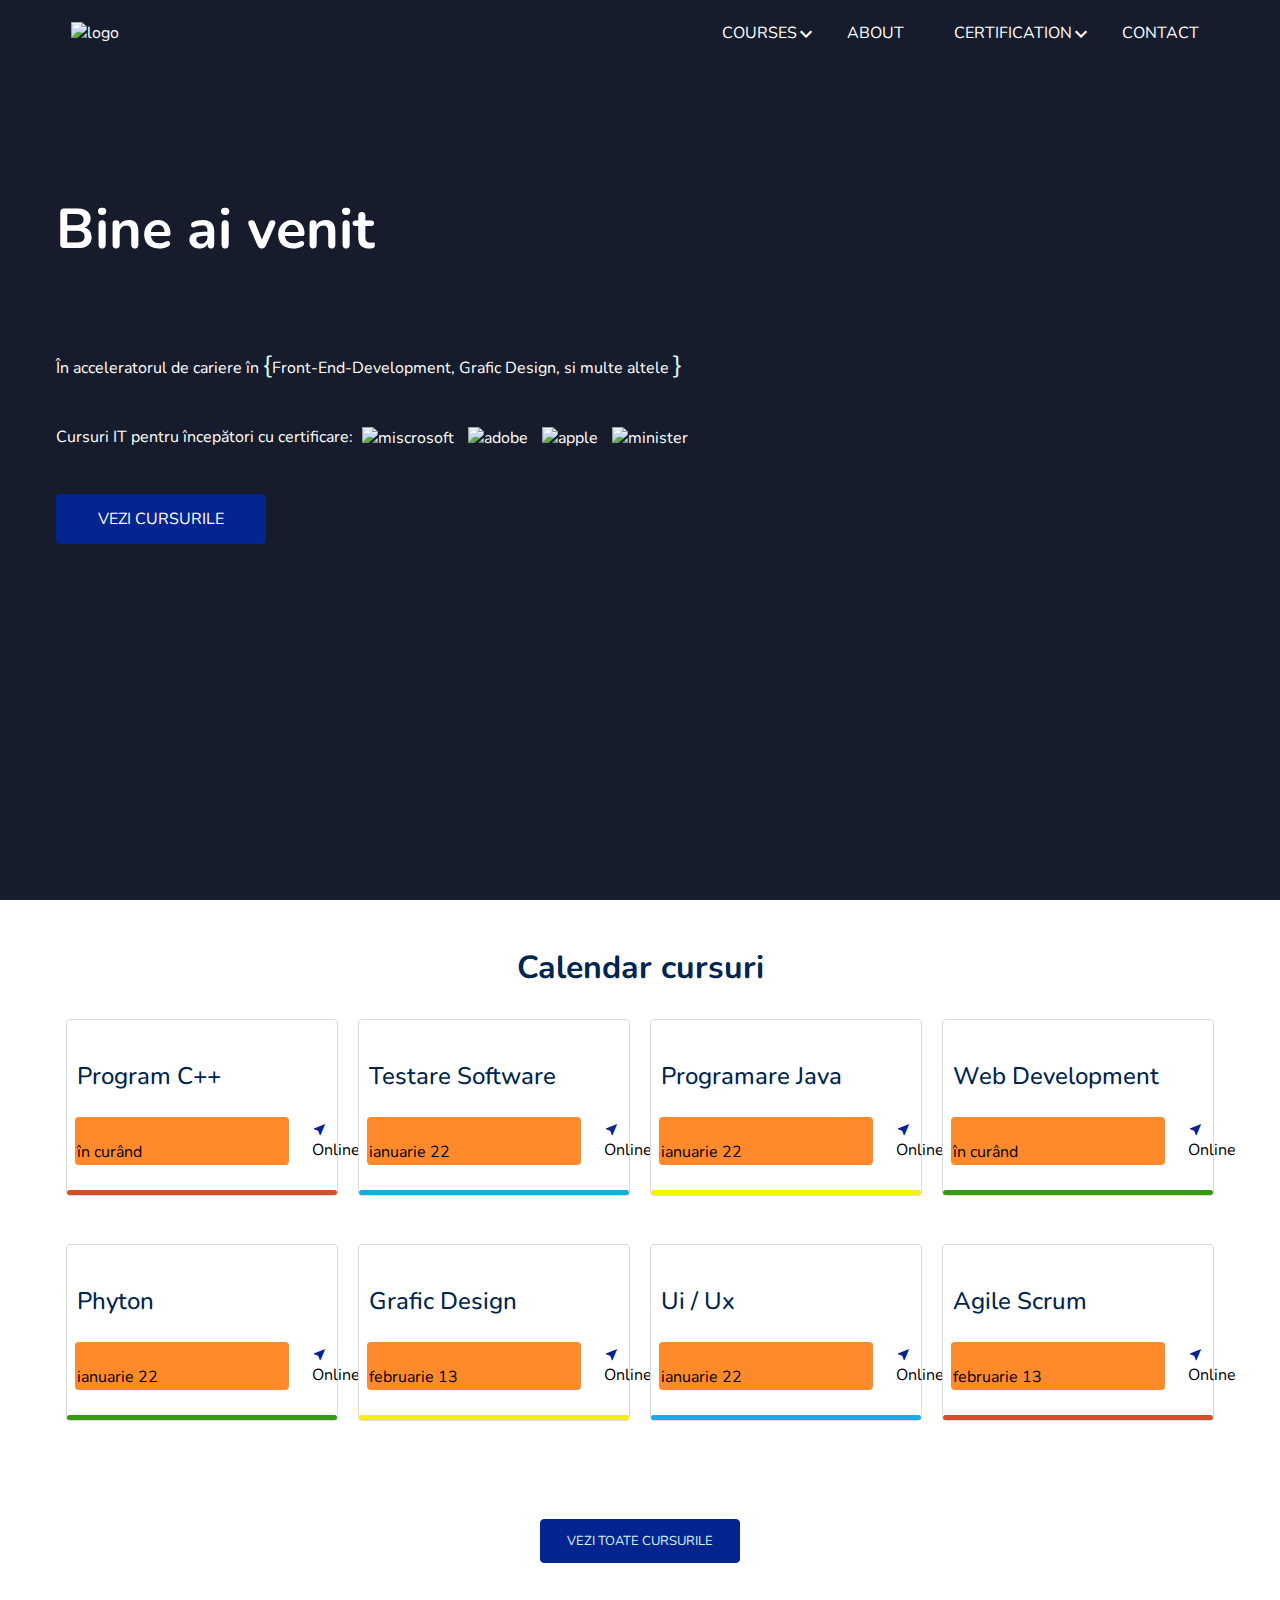
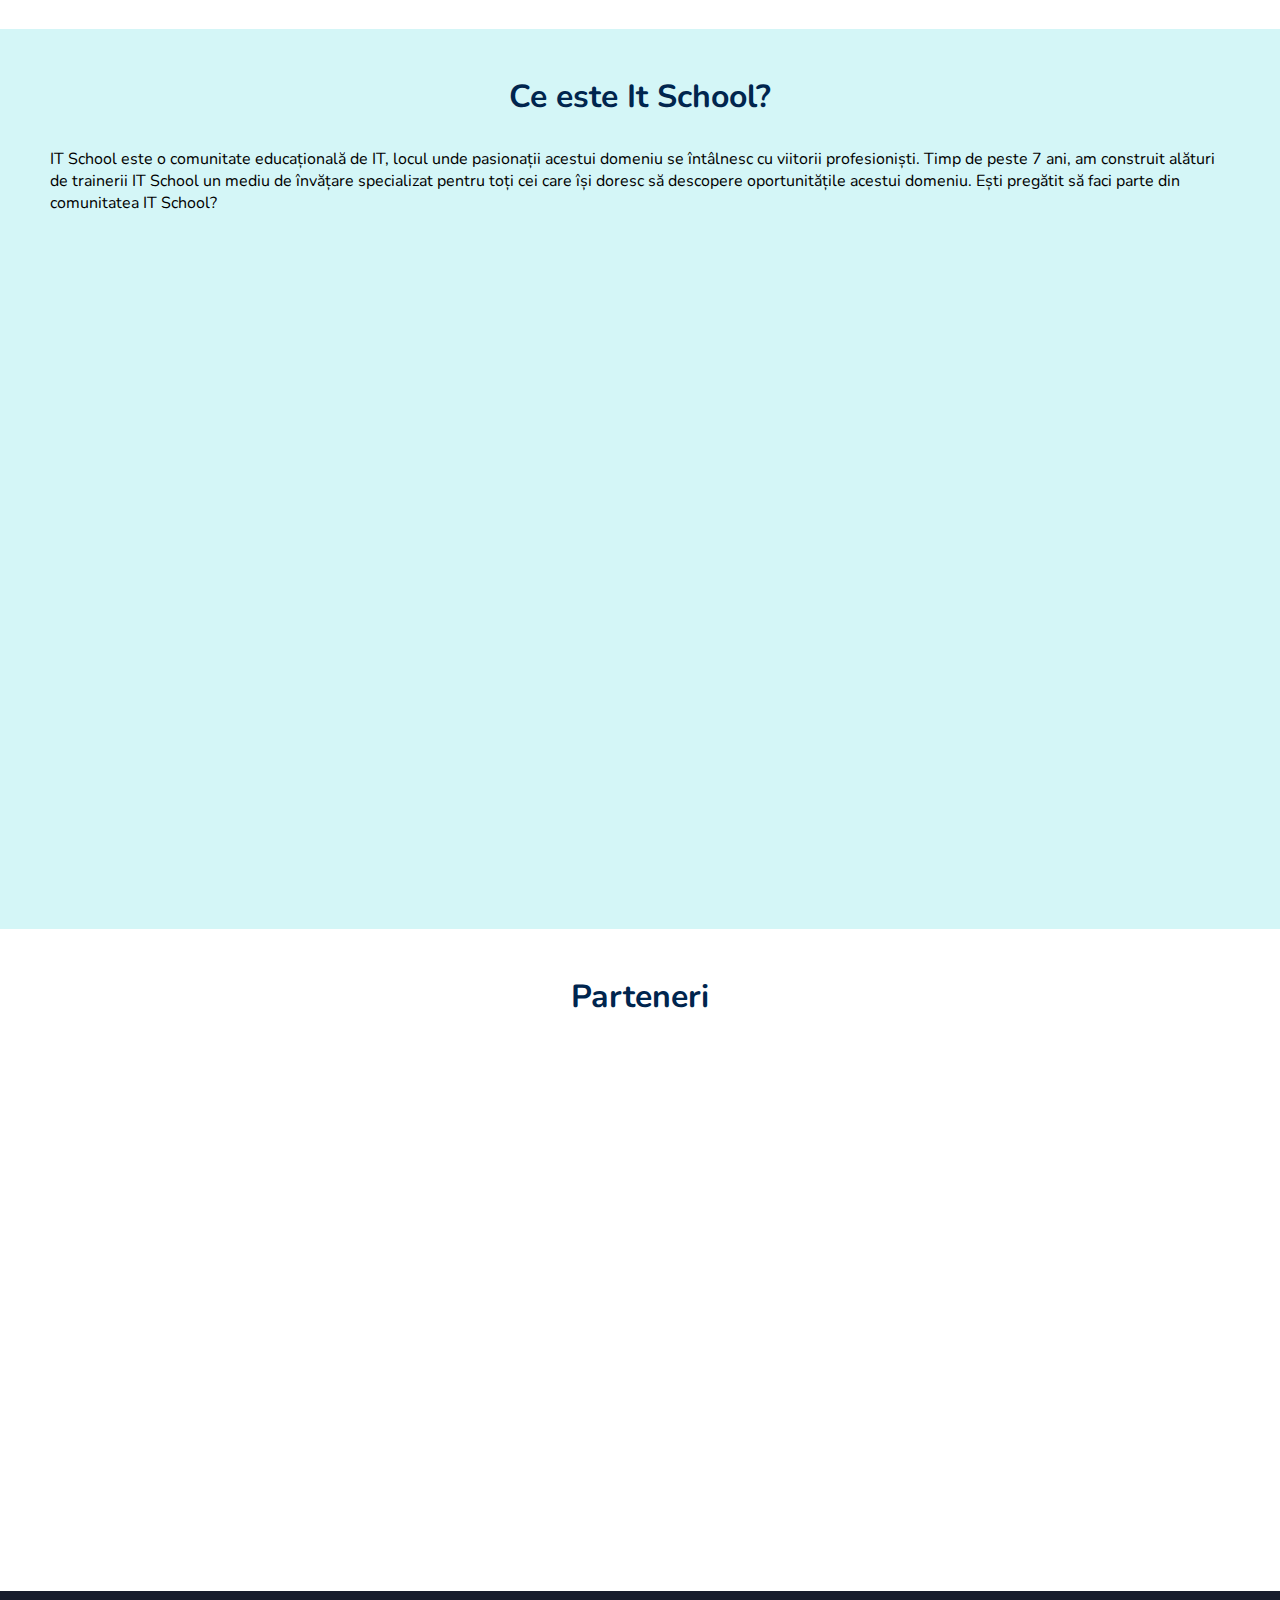
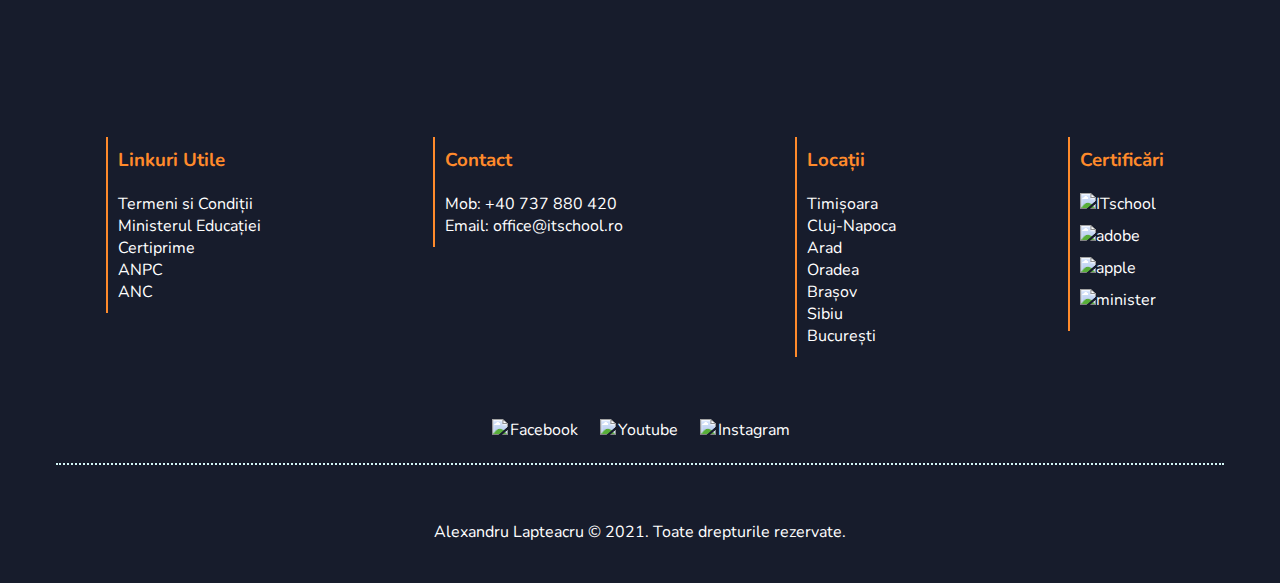
==== index.html @ d53ef20d "moved folder index" ====
<!DOCTYPE html>
<html lang="en">
  <head>
    <meta charset="UTF-8" />
    <meta http-equiv="X-UA-Compatible" content="IE=edge" />
    <meta name="viewport" content="width=device-width, initial-scale=1.0" />
    <link rel="stylesheet" href="../Css/home.css" />
    <link rel="stylesheet" href="../Css/main.css" />
    <link
      href="https://fonts.googleapis.com/css2?family=Nunito:wght@400;800&family=Oswald&family=PT+Serif:ital,wght@0,400;1,700&display=swap"
      rel="stylesheet"
    />
    <link
      href="https://fonts.googleapis.com/icon?family=Material+Icons"
      rel="stylesheet"
    />

    <title>Home</title>
  </head>
  <body>
    <header>
      <nav>
        <div class="Container">
          <div class="navContainer">
            <a href="#">
              <img
                src="https://www.itschool.ro/img/logo-white.png"
                alt="logo"
                title="Home"
              />
            </a>

            <!-- la anumita dimensiune spanul va fi al foilea copil al Containerului -->
            <span class="material-icons menu-icon"> list </span>

            <ul>
              <li class="courses">
                <a href="./courses.html">
                  COURSES
                  <span class="material-icons arrow-icon"> expand_more </span>
                </a>

                <div class="dropCourses">
                  <p>
                    <a href="https://www.itschool.ro/cursuri-it-timisoara.php">
                      Timișoara</a
                    >
                  </p>
                  <p>
                    <a href="https://www.itschool.ro/cursuri-it-oradea.php"
                      >ORADEA</a
                    >
                  </p>
                  <p>
                    <a href="https://www.itschool.ro/cursuri-it-arad.php"
                      >
Brașov</a
                    >
                  </p>
                  <p>
                    <a
                      href="https://www.itschool.ro/centru-acreditat-international.php"
                      >ARAD</a
                    >
                  </p>
                  <p>
                    <a href="https://www.itschool.ro/cursuri-it-brasov.php"
                      >CLUJ-NAPOCA</a
                    >
                  </p>
                  <p>
                    <a href="https://www.itschool.ro/cursuri-it-sibiu.php"
                      >SIBIU</a
                    >
                  </p>
                  <p>
                    <a href="https://www.itschool.ro/cursuri-it-bucuresti.php"
                      >București</a
                    >
                  </p>
                </div>
              </li>

              <li>
                <a href="./about.html">About</a>
              </li>

              <li class="certification">
                <a href="./certification.html"
                  >Certification
                  <span class="material-icons arrow-icon"> expand_more </span>
                </a>

                <div class="dropCertification">
                  <p><a href="./certification.html">CERTIFICARILE</a></p>
                  <p><a href="./certification.html">PEARSON VUE</a></p>
                  <p><a href="./certification.html">CERTIPRIME</a></p>
                </div>
              </li>

              <li><a href="./contact.html">Contact</a></li>
            </ul>
          </div>
        </div>
      </nav>
    </header>

    <main>
      <section class="WelcomeContainer">
        <div class="Container">
          <div class="homeIntro">
            <h1>Bine ai venit</h1>
            <p>
              În acceleratorul de cariere în
              <span class="acolada">{</span>Front-End-Development, Grafic
              Design, si multe altele <span class="acolada">}</span>
            </p>
            <p>
              Cursuri IT pentru începători cu certificare:
              <img
                src="https://www.itschool.ro/temp/L-micro.png"
                alt="miscrosoft"
              />
              <img src="https://www.itschool.ro/temp/L-adobe.png" alt="adobe" />
              <img src="https://www.itschool.ro/temp/L-apple.png" alt="apple" />
              <img
                src="https://www.itschool.ro/temp/siglame.png"
                alt="minister"
              />
            </p>
            <a class="button" href="./courses.html">Vezi cursurile</a>
          </div>
        </div>
      </section>

      <section class="courses">
        <div class="Container">
          <h2>Calendar cursuri</h2>

          <div class="coursesContainer">
            <div class="Wrapper">
              <div class="card">
                <h2>Program C++</h2>
                <div class="cardComponents">
                  <p class="dateContainer">
                    <span class="material-icons"> calendar_month </span>
                    în curând
                  </p>

                  <p><span class="material-icons"> near_me </span> Online</p>
                </div>
                <div class="borderC"></div>
              </div>
            </div>

            <div class="Wrapper">
              <div class="card">
                <h2>Testare Software</h2>
                <div class="cardComponents">
                  <p class="dateContainer">
                    <span class="material-icons"> calendar_month </span>
                    ianuarie 22
                  </p>
                  <p><span class="material-icons"> near_me </span> Online</p>
                </div>
                <div class="borderTest"></div>
              </div>
            </div>

            <div class="Wrapper">
              <div class="card">
                <h2>Programare Java</h2>
                <div class="cardComponents">
                  <p class="dateContainer">
                    <span class="material-icons"> calendar_month </span>
                    ianuarie 22
                  </p>
                  <p><span class="material-icons"> near_me </span> Online</p>
                </div>
                <div class="borderJava"></div>
              </div>
            </div>

            <div class="Wrapper">
              <div class="card">
                <h2>Web Development</h2>
                <div class="cardComponents">
                  <p class="dateContainer">
                    <span class="material-icons"> calendar_month </span>
                    în curând
                  </p>
                  <p><span class="material-icons"> near_me </span> Online</p>
                </div>
                <div class="borderWeb"></div>
              </div>
            </div>

            <div class="Wrapper">
              <div class="card">
                <h2>Phyton</h2>
                <div class="cardComponents">
                  <p class="dateContainer">
                    <span class="material-icons"> calendar_month </span>
                    ianuarie 22
                  </p>
                  <p><span class="material-icons"> near_me </span> Online</p>
                </div>
                <div class="borderPhyton"></div>
              </div>
            </div>

            <div class="Wrapper">
              <div class="card">
                <h2>Grafic Design</h2>
                <div class="cardComponents">
                  <p class="dateContainer">
                    <span class="material-icons"> calendar_month </span>
                    februarie 13
                  </p>
                  <p><span class="material-icons"> near_me </span> Online</p>
                </div>
                <div class="borderDesign"></div>
              </div>
            </div>

            <div class="Wrapper">
              <div class="card">
                <h2>Ui / Ux</h2>
                <div class="cardComponents">
                  <p class="dateContainer">
                    <span class="material-icons"> calendar_month </span>
                    ianuarie 22
                  </p>
                  <p><span class="material-icons"> near_me </span> Online</p>
                </div>
                <div class="borderUi"></div>
              </div>
            </div>

            <div class="Wrapper">
              <div class="card">
                <h2>Agile Scrum</h2>
                <div class="cardComponents">
                  <p class="dateContainer">
                    <span class="material-icons"> calendar_month </span>
                    februarie 13
                  </p>
                  <p><span class="material-icons"> near_me </span> Online</p>
                </div>
                <div class="borderAgile"></div>
              </div>
            </div>
          </div>
          <div class="buttonContainer">
            <a href="./courses.html"
              ><div class="buttonCourses">VEZI TOATE CURSURILE</div></a
            >
          </div>
        </div>
      </section>

      <section class="about-us">
        <div class="Container">
          <h2>Ce este It School?</h2>
          <p>
            IT School este o comunitate educațională de IT, locul unde
            pasionații acestui domeniu se întâlnesc cu viitorii profesioniști.
            Timp de peste 7 ani, am construit alături de trainerii IT School un
            mediu de învățare specializat pentru toți cei care își doresc să
            descopere oportunitățile acestui domeniu. Ești pregătit să faci
            parte din comunitatea IT School?
          </p>

          <div class="containerImages">
            <div class="wrapper">
              <div class="img">
                <img src="https://www.itschool.ro/temp/itschool-3.jpg" alt="" />
              </div>
            </div>

            <div class="wrapper">
              <div class="img">
                <img src="https://www.itschool.ro/temp/web3.jpg" alt="" />
              </div>
            </div>

            <div class="wrapper">
              <div class="img">
                <img src="https://www.itschool.ro/temp/itschool-1.jpg" alt="" />
              </div>
            </div>

            <div class="wrapper">
              <div class="img">
                <img src="https://www.itschool.ro/temp/itschool-6.jpg" alt="" />
              </div>
            </div>

            <div class="wrapper">
              <div>
                <img src="https://www.itschool.ro/temp/itschool-5.jpg" alt="" />
              </div>
            </div>

            <div class="wrapper">
              <div class="img">
                <img src="https://www.itschool.ro/temp/itschool-2.jpg" alt="" />
              </div>
            </div>
          </div>
        </div>
      </section>

      <section class="Parteners">
        <div class="Container">
          <h2>Parteneri</h2>

          <div class="ContainerParteners">
            <div class="wrapper">
              <div>
                <img
                  src="https://www.itschool.ro/img/parteneri/homepage/toluna.png"
                  alt=""
                />
              </div>
            </div>

            <div class="wrapper">
              <div>
                <img
                  src="https://www.itschool.ro/img/parteneri/homepage/123formbuilder.png"
                  alt=""
                />
              </div>
            </div>

            <div class="wrapper">
              <div>
                <img
                  src="https://www.itschool.ro/img/parteneri/homepage/nagarro.png"
                  alt=""
                />
              </div>
            </div>

            <div class="wrapper">
              <div>
                <img
                  src="https://www.itschool.ro/img/parteneri/homepage/sv.png"
                  alt=""
                />
              </div>
            </div>

            <div class="wrapper">
              <div>
                <img
                  src="https://www.itschool.ro/img/parteneri/homepage/dreamproduction.png"
                  alt=""
                />
              </div>
            </div>

            <div class="wrapper">
              <div>
                <img
                  src="https://www.itschool.ro/img/parteneri/homepage/ness.png"
                  alt=""
                />
              </div>
            </div>

            <div class="wrapper">
              <div>
                <img
                  src="https://www.itschool.ro/img/parteneri/homepage/instapage.png"
                  alt=""
                />
              </div>
            </div>

            <div class="wrapper">
              <div>
                <img
                  src="https://www.itschool.ro/img/parteneri/homepage/amdaris.png"
                  alt=""
                />
              </div>
            </div>

            <div class="wrapper">
              <div>
                <img
                  src="https://www.itschool.ro/img/parteneri/homepage/fortech.png"
                  alt=""
                />
              </div>
            </div>

            <div class="wrapper">
              <div>
                <img
                  src="https://www.itschool.ro/img/parteneri/homepage/visma.png"
                  alt=""
                />
              </div>
            </div>

            <div class="wrapper">
              <div>
                <img
                  src="https://www.itschool.ro/img/parteneri/homepage/mobiversal.png"
                  alt=""
                />
              </div>
            </div>

            <div class="wrapper">
              <div>
                <img
                  src="https://www.itschool.ro/img/parteneri/homepage/imobiliarert.png"
                  alt=""
                />
              </div>
            </div>

            <div class="wrapper">
              <div>
                <img
                  src="https://www.itschool.ro/img/parteneri/fix/nokia.png"
                  alt=""
                />
              </div>
            </div>

            <div class="wrapper">
              <div>
                <img
                  src="https://www.itschool.ro/img/parteneri/fix/vodafone.png"
                  alt=""
                />
              </div>
            </div>

            <div class="wrapper">
              <div>
                <img
                  src="https://www.itschool.ro/img/parteneri/fix/hella.png"
                  alt=""
                />
              </div>
            </div>

            <div class="wrapper">
              <div>
                <img
                  src="https://www.itschool.ro/img/parteneri/fix/ccia.png"
                  alt=""
                />
              </div>
            </div>
          </div>
        </div>
      </section>

      <section>
        <div class="Container"></div>
      </section>
    </main>

    <section class="footer">
      <div class="Container">
        <div class="containerLocation">
          <div>
            <h3>Linkuri Utile</h3>
            <p>
              <a href="https://www.itschool.ro/termeni-conditii.php">
                Termeni si Condiții</a
              >
            </p>
            <p><a href="https://www.edu.ro/">Ministerul Educației</a></p>
            <p><a href="https://www.certiprime.ro/">Certiprime</a></p>
            <p><a href="https://www.anpc.gov.ro/">ANPC</a></p>
            <p><a href="http://www.anc.edu.ro/">ANC</a></p>
          </div>
          <div>
            <h3>Contact</h3>
            <p>Mob: +40 737 880 420</p>
            <p>Email: office@itschool.ro</p>
          </div>
          <div>
            <h3>Locații</h3>
            <p>Timișoara</p>
            <p>Cluj-Napoca</p>
            <p>Arad</p>
            <p>Oradea</p>
            <p>Brașov</p>
            <p>Sibiu</p>
            <p>București</p>
          </div>
          <div class="certificari">
            <h3>Certificări</h3>
            <p>
              <img
                src="https://www.itschool.ro/temp/L-micro.png"
                alt="ITschool"
              />
            </p>
            <p>
              <img src="https://www.itschool.ro/temp/L-adobe.png" alt="adobe" />
            </p>
            <p>
              <img src="https://www.itschool.ro/temp/L-apple.png" alt="apple" />
            </p>
            <p>
              <img
                src="https://www.itschool.ro/temp/siglame.png"
                alt="minister"
              />
            </p>
          </div>
        </div>
        <div>
          <span class="imgIcons">
            <div class="paragraf">
              <a href="https://www.facebook.com/itschool.ro/">
                <img
                  src="https://img.icons8.com/fluency/48/000000/facebook-new.png"
                />
              </a>
              <p>Facebook</p>
            </div>

            <div class="paragraf">
              <a
                href="https://www.youtube.com/channel/UCrnVBDc5n5bPwgKxOTBnEkA"
              >
                <img
                  src="https://img.icons8.com/flat-round/64/000000/youtube-play.png"
              /></a>
              <p>Youtube</p>
            </div>

            <div class="paragraf">
              <a href="https://www.instagram.com/itschoolro/">
                <img
                  src="https://img.icons8.com/fluency/48/000000/instagram-new.png"
                />
              </a>
              <p>Instagram</p>
            </div>
          </span>
        </div>

        <div class="scrollIcon"></div>
      </div>
    </section>
    <footer>
      <div class="Container">
        <div class="footerContainer">
          <p>Alexandru Lapteacru © 2021. Toate drepturile rezervate.</p>
        </div>
      </div>
    </footer>

    <script
      src="https://cdn.jsdelivr.net/npm/bootstrap@5.1.3/dist/js/bootstrap.bundle.min.js"
      integrity="sha384-ka7Sk0Gln4gmtz2MlQnikT1wXgYsOg+OMhuP+IlRH9sENBO0LRn5q+8nbTov4+1p"
      crossorigin="anonymous"
    ></script>

    <script src="../script.js"></script>
  </body>
</html>
---- Css/home.css ----
/* First Section */

.WelcomeContainer {
  width: 100%;
  min-height: 100vh;
  background-color: var(--bg-primary);
}

.homeIntro {
  display: flex;
  justify-content: start;
  flex-direction: column;
  height: 100%;
  padding-top: 15%;
}

.homeIntro h1 {
  font-size: var(--fs-large);
  color: var(--text-light);
  margin-bottom: 80px;
}

.homeIntro p {
  color: var(--text-light);
  margin-bottom: 40px;
}

/* Alinierea pe verticala elementelor inline */
.homeIntro img {
  height: 35px;
  width: auto;
  padding: 5px;
  vertical-align: middle;
}

.acolada {
  color: var(--bg-secondary);
  font-size: 25px;
}

.homeIntro .button {
  width: 210px;
  height: auto;
  border-radius: 4px;
  background-color: var(--bg-dark);

  border: solid 2px var(--bg-dark);
  cursor: pointer;

  text-align: center;
  padding: 12px;
  color: var(--text-light);
  text-transform: uppercase;
}

.homeIntro .button:hover {
  background-color: var(--bg-primary);
  color: var(--bg-secondary);
}


/* Section Courses */

.coursesContainer {
  display: flex;
  flex-wrap: wrap;
  justify-content: center;

  min-height: 50vh;
}

.Wrapper {
  /* Daca vreau sa impart randul in procente, nu trebuie sa dau margin(left-right) trebuie de spatiat din interiorul elementului, deci spatiez cu padding */
  width: calc(100% / 4);
  height: 150px;
  margin-bottom: 15px;
  padding-right: 10px;
  padding-left: 10px;
}

/* pentru mobile */
@media (max-width: 1032px) {
  .Wrapper {
    width: calc(100% / 3);
  }
}

@media (max-width: 790px) {
  .Wrapper {
    width: calc(100% / 2);
  }
}

@media (max-width: 550px) {
  .Wrapper {
    width: calc(100%);
  }
}

.card {
  width: 100%;
  height: auto;

  border: solid 1px rgb(219, 219, 219);
  border-radius: 4px;
}

.courses h2 {
  margin-top: 30px;
  margin-bottom: 30px;
  text-align: center;
  font-size: var(--fs-medium);
}

.card h2 {
  text-align: start;
  font-weight: 500;
  padding: 10px;
  margin-bottom: 15px;
  font-size: var(--fs-small);
}

/* Borders */
.borderC,
.borderAgile {
  border-bottom: solid 5px rgb(209, 80, 41);
  border-radius: 4px;
}
.borderTest,
.borderUi {
  border-bottom: solid 5px rgb(25, 170, 228);
  border-radius: 4px;
}
.borderJava,
.borderDesign {
  border-bottom: solid 5px rgb(245, 241, 15);
  border-radius: 4px;
}
.borderWeb,
.borderPhyton {
  border-bottom: solid 5px rgb(54, 155, 15);
  border-radius: 4px;
}

.card .cardComponents {
  display: flex;
  justify-content: start;
  margin-bottom: 10px;
}

.card .cardComponents p {
  margin-right: 15px;
  margin-bottom: 15px;
  margin-left: 8px;
}

/* Alinierea pe verticala elementelor inline */
.card .cardComponents .material-icons {
  font-size: 15px;
  vertical-align: middle;
  color: var(--bg-dark);
}

.card .dateContainer {
  background-color: var(--color-secondary);
  padding: 2px;
  margin-right: 2px;
  border-radius: 4px;
}

.buttonCourses {
  width: 200px;
  height: auto;
  border-radius: 4px;
  background-color: var(--bg-dark);
  border: solid 1px var(--bg-dark);
  cursor: pointer;
  text-align: center;
  padding: 12px;
  color: var(--bg-secondary);
  font-size: 13px;
}
.buttonCourses:hover {
  background-color: var(--text-light);
  color: var(--bg-dark);
}

.buttonContainer {
  margin: 50px;
  display: flex;
  justify-content: center;
}


/* About-us section */

.about-us {
  background-color: var(--bg-secondary);
  min-height: 100vh;
}

.about-us .Container {
  padding-left: 0;
  padding-right: 0;
}

.about-us h2 {
  text-align: center;
  margin-top: 30px;
  margin-bottom: 30px;
  font-size: var(--fs-medium);
}
.about-us p {
  padding-bottom: 20px;
  padding-right: 10px;
  padding-left: 10px;
}

.containerImages {
  display: flex;
  justify-content: center;
  flex-wrap: wrap;
  margin: 0;
}

.containerImages .wrapper img:hover {
  transform: scale(0.95);
  transition: 3s;
}

/* Wrapper about-us */
.containerImages .wrapper {
  width: calc(100% / 3);
  height: auto;

  padding-right: 10px;
  padding-left: 10px;
  padding-bottom: 10px;
}

/* Child */
.wrapper img {
  width: 100%;
  height: auto;
}

/* mobile */
@media (max-width: 790px) {
  .containerImages .wrapper {
    width: calc(100% / 2);
  }
}

@media (max-width: 450px) {
  .containerImages .wrapper {
    width: calc(100%);
  }
}


/* Parteners Section */

.Parteners {
  min-height: 70vh;
}
.Parteners h2 {
  font-size: var(--fs-medium);
  text-align: center;
  margin-top: 30px;
}
.ContainerParteners {
  display: flex;
  justify-content: center;
  flex-wrap: wrap;
}

.ContainerParteners .wrapper img {
  width: 100%;
  height: auto;
}

.ContainerParteners .wrapper img {
  filter: grayscale(100%);
}
.ContainerParteners .wrapper img:hover {
  filter: grayscale(0);
}

.ContainerParteners .wrapper {
  width: 180px;
  height: auto;
  padding-right: 20px;
  padding-left: 20px;
  margin-bottom: 10px;
}
---- Css/main.css ----
/* variables */

:root {
  --text-dark: rgb(0, 37, 78);
  --text-light: rgb(255, 255, 255);
  --color-secondary: rgb(255, 138, 43);

  --bg-dark: rgb(4, 36, 143);
  --bg-primary: rgb(23, 28, 44);
  --bg-secondary: rgb(212, 246, 247);

  --fs-large: 3.5rem;
  --fs-medium: 2rem;
  --fs-small: 1.5rem;
}

/* Reset default Css + Body */

* {
  box-sizing: border-box;
}

h1,
h2,
h3,
h4,
p {
  margin: 0;
  padding: 0;
}

h1 {
  color: var(--text-light);
}
h2 {
  color: var(--text-dark);
}

a {
  text-decoration: none;
  color: var(--text-light);
}

ul {
  list-style-type: none;
  text-transform: uppercase;
}

body {
  margin: 0;
  padding: 0;
  box-sizing: border-box;
  font-family: "Nunito", sans-serif;

  min-height: 100vh;
  display: flex;
  flex-direction: column;
}

/* Container */
.Container {
  min-width: 350px;
  max-width: 1200px;
  margin: auto;
  padding: 16px;
}

/* Nav */
nav {
  background-color: var(--bg-primary);
  position: fixed;
  top: -20px;
  width: 100%;

  z-index: 1;
  height: 100px;
}

nav .navContainer {
  display: flex;
  justify-content: space-between;
  align-items: center;
}

nav ul {
  display: flex;
}
ul li {
  padding: 10px;
  color: var(--text-light);
  position: relative;
}

nav img {
  width: 160px;
  height: auto;
  cursor: pointer;
}

nav a {
  color: var(--text-light);
  padding: 15px;
}
nav a:hover {
  color: var(--color-secondary);
}

.navContainer .arrow-icon {
  position: absolute;
  top: 10px;
  right: 4px;
  cursor: pointer;
}

/* drop Menu */
nav .dropCourses {
  position: absolute;
  top: 100%;
  left: 10px;
  background-color: var(--bg-dark);
  z-index: 1;
  padding: 5px;
  display: none;
  width: 130px;
  height: 175px;
}

nav .dropCourses p {
  padding-top: 5px;
  font-size: 13px;
}

nav .dropCertification {
  position: absolute;
  top: 100%;
  left: 10px;
  width: 150px;
  height: 80px;
  background-color: var(--bg-dark);
  z-index: 1;
  padding: 5px;
  padding-top: 5px;
  text-align: start;
  display: none;
}

nav .dropCertification p {
  padding-top: 5px;
  margin-right: 5px;
  font-size: 13px;
}

/* Se selecteaza intregul parinte, se afiseaza */
nav .courses:hover .dropCourses {
  display: block;
}
nav .certification:hover .dropCertification {
  display: block;
}
/* .............................. ...........*/


/* Menu-Mobile */

@media (max-width: 800px) {
  nav ul {
    display: none;
  }

  nav .menu-icon {
    color: var(--text-light);
    cursor: pointer;
  }
  nav .menu-icon:hover {
    color: var(--color-secondary);
  }

  nav .menu-icon {
    position: relative;
  }

  nav .arrow-icon {
    display: none;
  }

  nav .courses:hover .dropCourses {
    display: none;
  }

  nav .certification:hover .dropCertification {
    display: none;
  }

  nav li a {
    color: var(--text-dark);
    font-size: 11px;
    margin: 0;
    padding: 0;
    margin-top: 30px;
  }

  nav .dropDown-menu {
    display: block;
    width: 100%;

    position: fixed;
    top: 72px;
    left: 0;

    background-color: var(--bg-secondary);

    display: flex;
    justify-content: space-around;
    align-items: center;
    margin: 0;
    padding: 0;
    height: 60px;
  }
}

@media (min-width: 800px) {
  nav .menu-icon {
    display: none;
  }
}


/* main */

main {
  flex-grow: 2;
}

/* Footer */
footer {
  background-color: var(--bg-primary);
}

footer .footerContainer {
  display: flex;
  justify-content: space-around;
  align-items: center;
  height: 70px;
}

.footerContainer p {
  color: var(--text-light);
}

.containerLocation img {
  margin-bottom: 10px;
}

.footer {
  background-color: var(--bg-primary);
}
.containerLocation {
  display: flex;
  justify-content: space-between;
  color: var(--text-light);
  margin-top: 80px;
  padding: 50px;
}


/* Mobile */
@media (max-width: 650px) {
  .containerLocation {
    flex-direction: column;
    align-items: flex-start;
    padding-left: 0;
  }
  .containerLocation h3 {
    font-size: 25px;
  }
}

.containerLocation div {
  border-left: solid 2px var(--color-secondary);
  padding: 10px;
  height: 100%;
}

/* Alinierea pe verticala elementelor inline */
.containerLocation .certificari img {
  height: 20px;
  width: auto;
  vertical-align: middle;
}
.containerLocation h3 {
  color: var(--color-secondary);
  margin-bottom: 20px;
}

.imgIcons {
  display: flex;
  justify-content: center;
  align-items: center;
}

.imgIcons img {
  height: 20px;
  width: auto;
}

.imgIcons .paragraf {
  color: var(--text-light);
  display: flex;
  justify-content: center;
  align-items: center;
  padding: 10px;
}

.imgIcons .paragraf a {
  padding: 2px;
}
.imgIcons {
  padding-bottom: 10px;
  border-bottom: dotted 2px var(--bg-secondary);
}

.imgIcons p {
  color: var(--text-light);
}


/* Scroll button */

.scrollIcon {
  width: 50px;
  height: 50px;
  background-color: var(--bg-secondary);
  background-image: url("http://cdn.onlinewebfonts.com/svg/img_118804.png");
  background-position: top;
  background-size: cover;
  border-radius: 50%;
  position: fixed;
  bottom: 5px;
  right: 5px;
  cursor: pointer;
  visibility: hidden;
}
.scrollIcon:hover {
  background-color: var(--color-secondary);
}
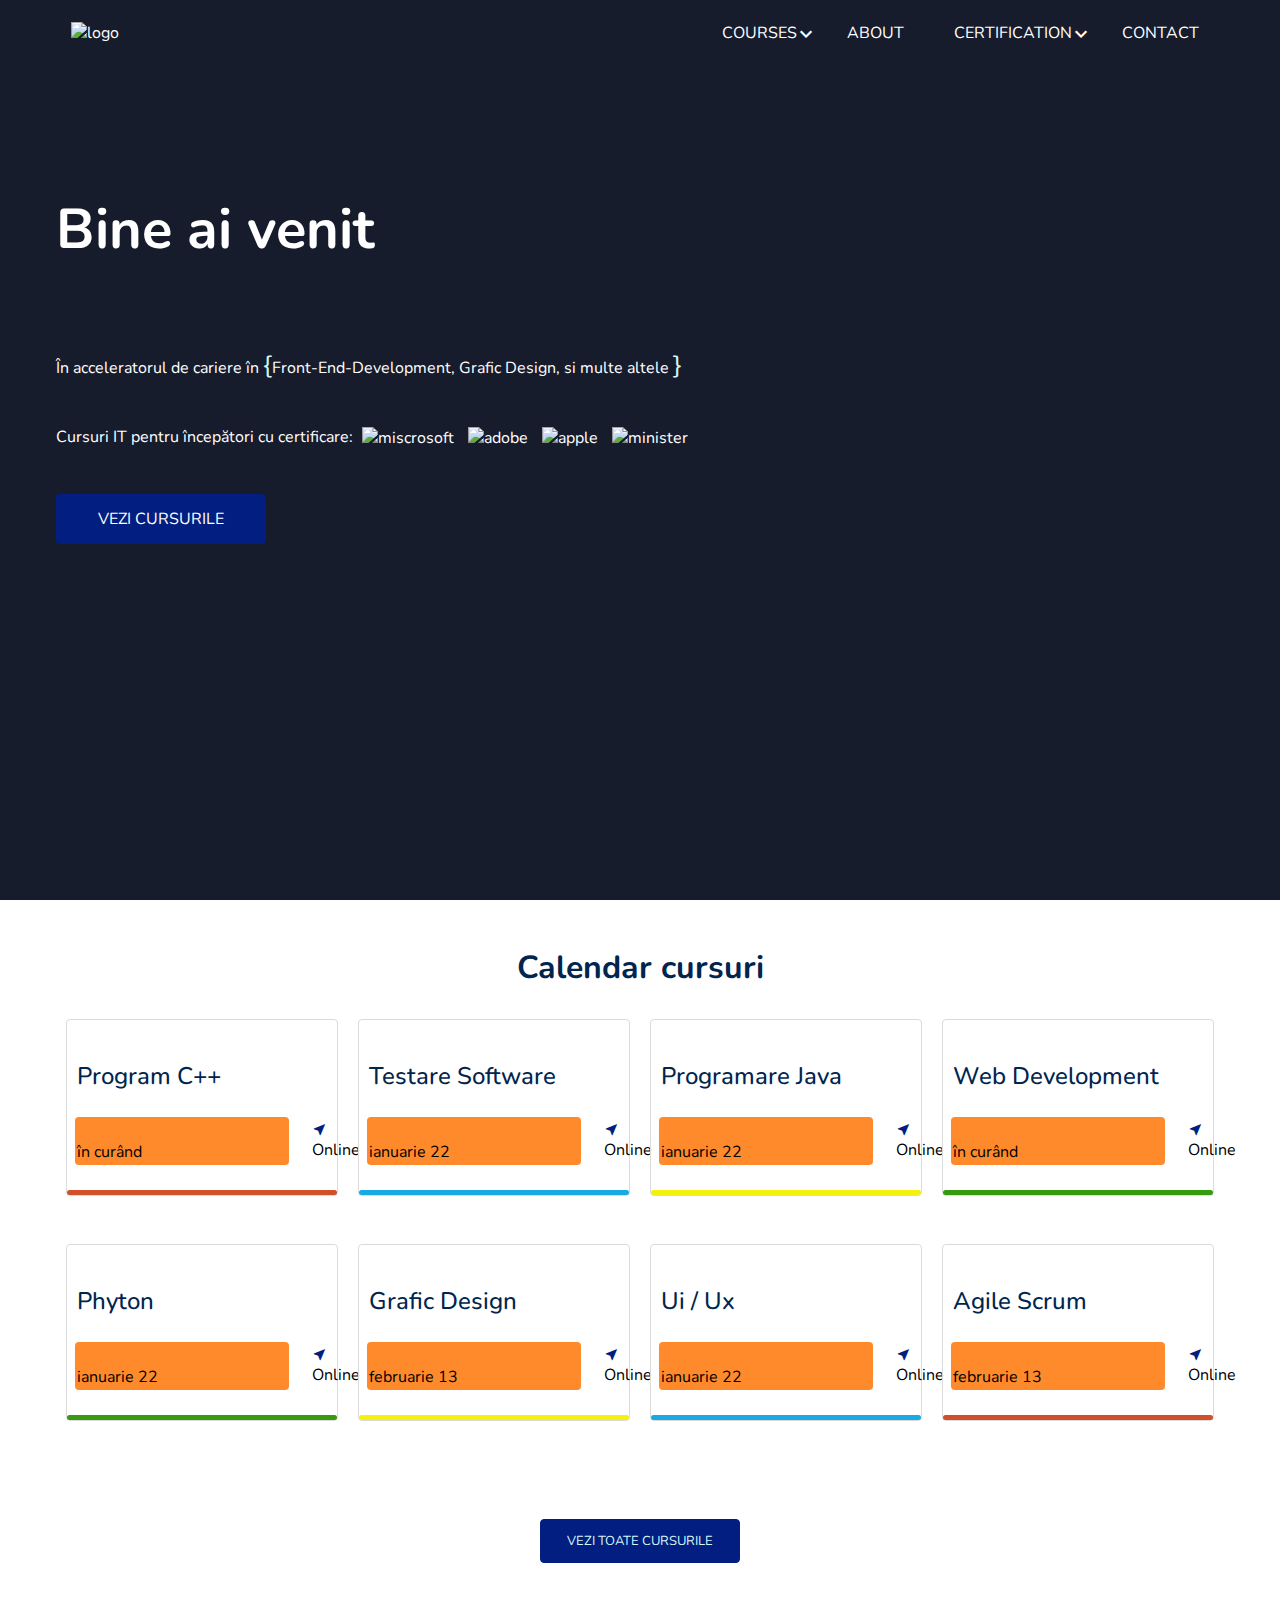
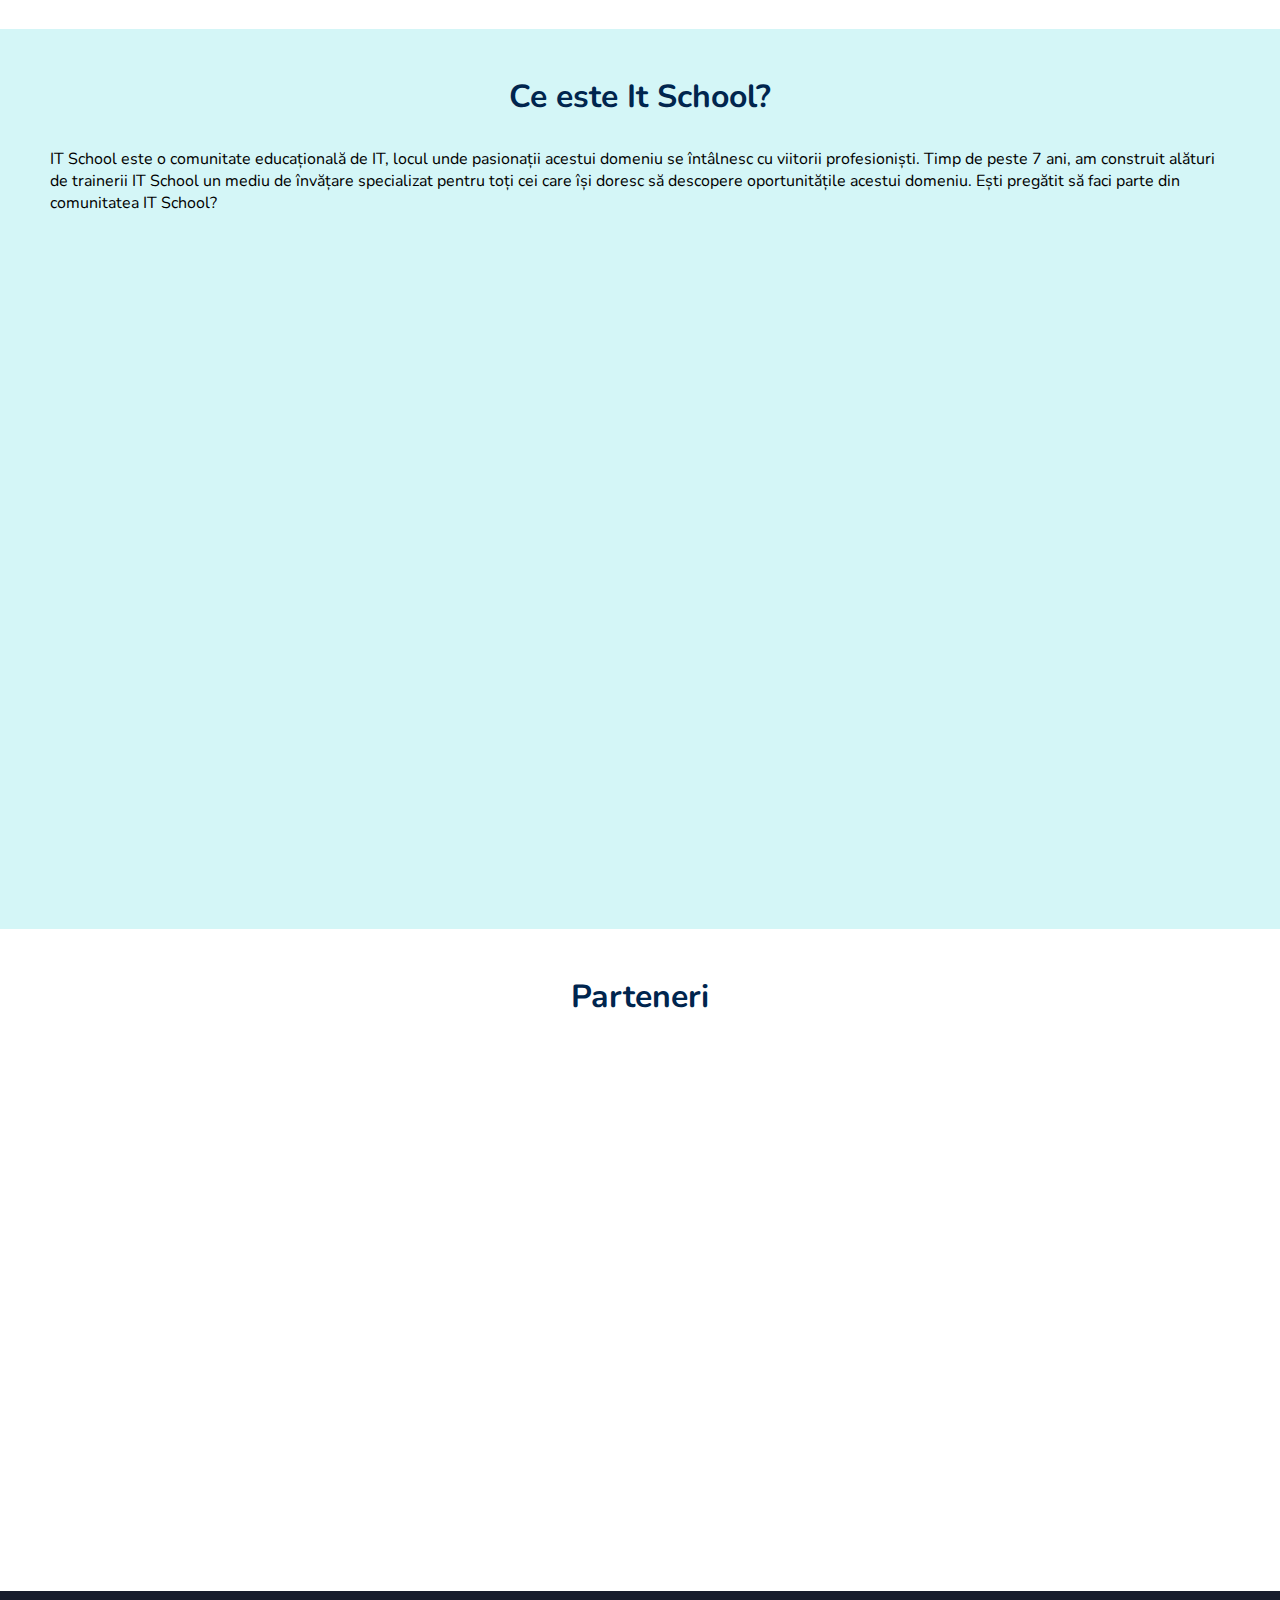
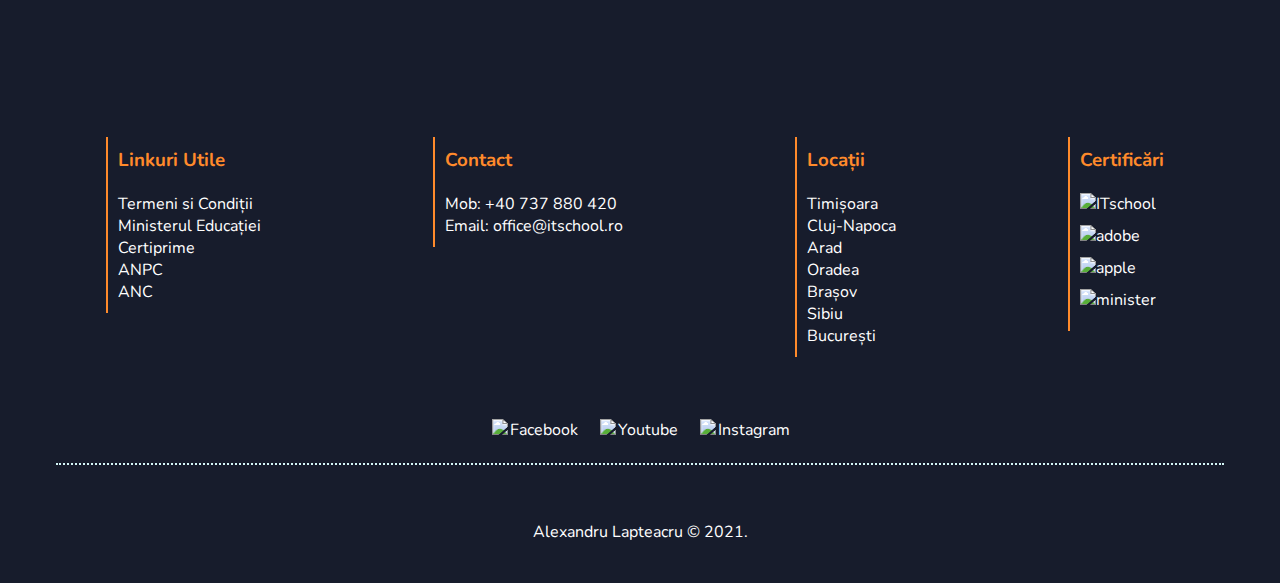
==== commit 172795f1: "changed" ====
--- a/index.html
+++ b/index.html
@@ -4,8 +4,8 @@
     <meta charset="UTF-8" />
     <meta http-equiv="X-UA-Compatible" content="IE=edge" />
     <meta name="viewport" content="width=device-width, initial-scale=1.0" />
-    <link rel="stylesheet" href="../Css/home.css" />
-    <link rel="stylesheet" href="../Css/main.css" />
+    <link rel="stylesheet" href="./Css/home.css" />
+    <link rel="stylesheet" href="./Css/main.css" />
     <link
       href="https://fonts.googleapis.com/css2?family=Nunito:wght@400;800&family=Oswald&family=PT+Serif:ital,wght@0,400;1,700&display=swap"
       rel="stylesheet"
@@ -35,7 +35,7 @@
 
             <ul>
               <li class="courses">
-                <a href="./courses.html">
+                <a href="./Pages/courses.html">
                   COURSES
                   <span class="material-icons arrow-icon"> expand_more </span>
                 </a>
@@ -52,19 +52,17 @@
                     >
                   </p>
                   <p>
+                    <a href="https://www.itschool.ro/cursuri-it-brasov.php"
+                      >Brașov</a
+                    >
+                  </p>
+                  <p>
                     <a href="https://www.itschool.ro/cursuri-it-arad.php"
-                      >
-Brașov</a
-                    >
-                  </p>
-                  <p>
-                    <a
-                      href="https://www.itschool.ro/centru-acreditat-international.php"
                       >ARAD</a
                     >
                   </p>
                   <p>
-                    <a href="https://www.itschool.ro/cursuri-it-brasov.php"
+                    <a href="https://www.itschool.ro/cursuri-it-cluj-napoca.php"
                       >CLUJ-NAPOCA</a
                     >
                   </p>
@@ -82,23 +80,23 @@
               </li>
 
               <li>
-                <a href="./about.html">About</a>
+                <a href="./Pages/about.html">About</a>
               </li>
 
               <li class="certification">
-                <a href="./certification.html"
+                <a href="./Pages/certification.html"
                   >Certification
                   <span class="material-icons arrow-icon"> expand_more </span>
                 </a>
 
                 <div class="dropCertification">
-                  <p><a href="./certification.html">CERTIFICARILE</a></p>
-                  <p><a href="./certification.html">PEARSON VUE</a></p>
-                  <p><a href="./certification.html">CERTIPRIME</a></p>
+                  <p><a href="./Pages/certification.html">CERTIFICARILE</a></p>
+                  <p><a href="./Pages/certification.html">PEARSON VUE</a></p>
+                  <p><a href="./Pages/certification.html">CERTIPRIME</a></p>
                 </div>
               </li>
 
-              <li><a href="./contact.html">Contact</a></li>
+              <li><a href="./Pages/contact.html">Contact</a></li>
             </ul>
           </div>
         </div>
@@ -128,7 +126,7 @@
                 alt="minister"
               />
             </p>
-            <a class="button" href="./courses.html">Vezi cursurile</a>
+            <a class="button" href="./Pages/courses.html">Vezi cursurile</a>
           </div>
         </div>
       </section>
@@ -252,7 +250,7 @@
             </div>
           </div>
           <div class="buttonContainer">
-            <a href="./courses.html"
+            <a href="./Pages/courses.html"
               ><div class="buttonCourses">VEZI TOATE CURSURILE</div></a
             >
           </div>
@@ -558,17 +556,17 @@
     <footer>
       <div class="Container">
         <div class="footerContainer">
-          <p>Alexandru Lapteacru © 2021. Toate drepturile rezervate.</p>
+          <p>Alexandru Lapteacru © 2021.</p>
         </div>
       </div>
     </footer>
+    
 
     <script
       src="https://cdn.jsdelivr.net/npm/bootstrap@5.1.3/dist/js/bootstrap.bundle.min.js"
       integrity="sha384-ka7Sk0Gln4gmtz2MlQnikT1wXgYsOg+OMhuP+IlRH9sENBO0LRn5q+8nbTov4+1p"
       crossorigin="anonymous"
     ></script>
-
-    <script src="../script.js"></script>
+    <script src="./script.js"></script>
   </body>
 </html>
--- a/Css/main.css
+++ b/Css/main.css
@@ -5,7 +5,7 @@
   --text-light: rgb(255, 255, 255);
   --color-secondary: rgb(255, 138, 43);
 
-  --bg-dark: rgb(4, 36, 143);
+  --bg-dark: rgb(1, 30, 128);
   --bg-primary: rgb(23, 28, 44);
   --bg-secondary: rgb(212, 246, 247);
 
@@ -122,11 +122,12 @@
   padding: 5px;
   display: none;
   width: 130px;
-  height: 175px;
+  height: 220px;
 }
 
 nav .dropCourses p {
-  padding-top: 5px;
+  padding-top: 2px;
+  margin-top: 9px;
   font-size: 13px;
 }
 
@@ -135,7 +136,8 @@
   top: 100%;
   left: 10px;
   width: 150px;
-  height: 80px;
+  height: 105px;
+
   background-color: var(--bg-dark);
   z-index: 1;
   padding: 5px;
@@ -145,8 +147,8 @@
 }
 
 nav .dropCertification p {
-  padding-top: 5px;
-  margin-right: 5px;
+  padding-top: 2px;
+  margin-top: 9px;
   font-size: 13px;
 }
 
@@ -158,7 +160,6 @@
   display: block;
 }
 /* .............................. ...........*/
-
 
 /* Menu-Mobile */
 
@@ -224,7 +225,6 @@
   }
 }
 
-
 /* main */
 
 main {
@@ -261,7 +261,6 @@
   margin-top: 80px;
   padding: 50px;
 }
-
 
 /* Mobile */
 @media (max-width: 650px) {
@@ -323,15 +322,14 @@
   color: var(--text-light);
 }
 
-
 /* Scroll button */
 
 .scrollIcon {
   width: 50px;
   height: 50px;
   background-color: var(--bg-secondary);
-  background-image: url("http://cdn.onlinewebfonts.com/svg/img_118804.png");
-  background-position: top;
+  background-image: url("https://www.freeiconspng.com/thumbs/up-arrow-png/black-up-arrow-png-6.png");
+  background-position: center;
   background-size: cover;
   border-radius: 50%;
   position: fixed;
